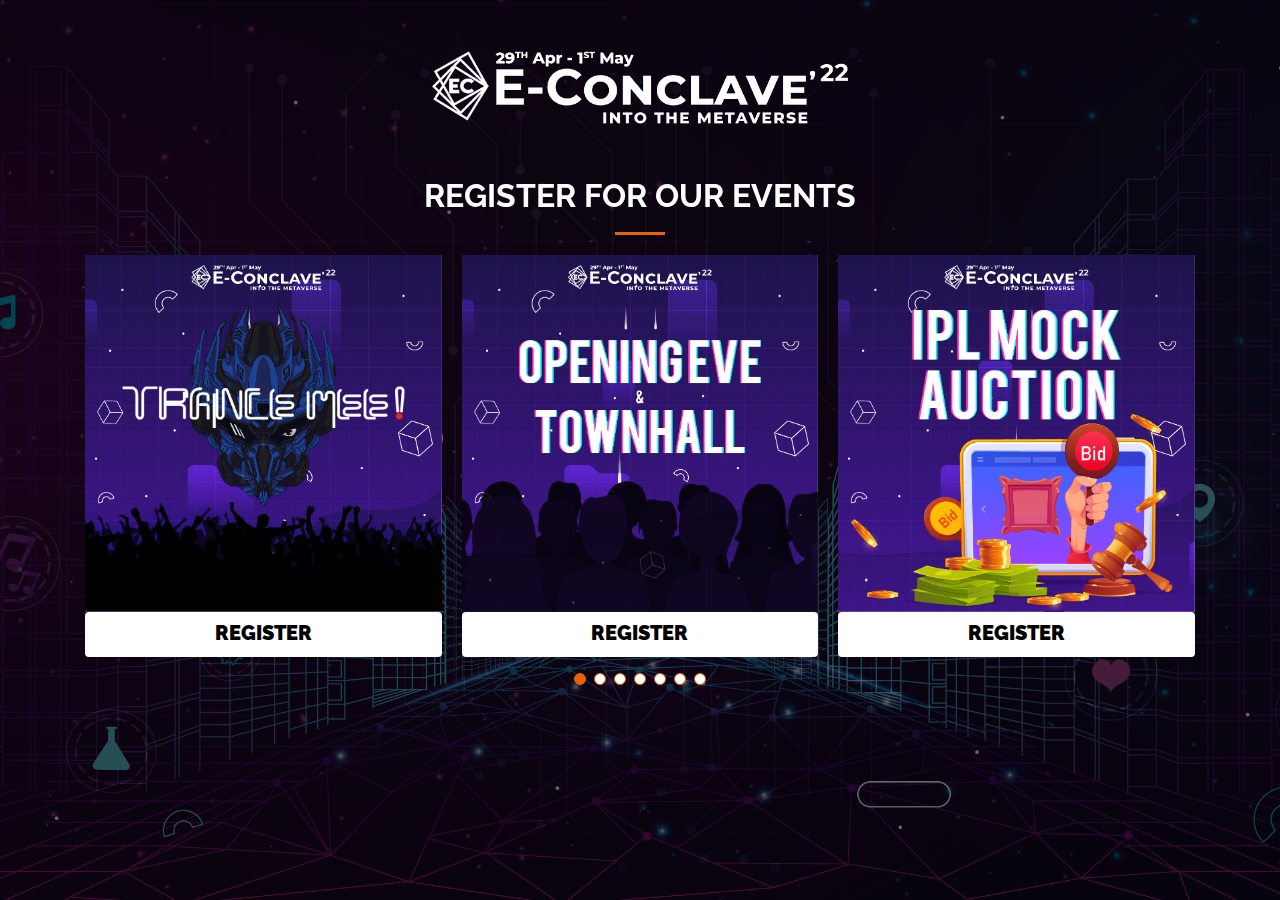
==== Event Registration.html @ 27652385 "final commit" ====
<!DOCTYPE html>
<html lang="en">
<head>
    <meta charset="UTF-8">
    <meta http-equiv="X-UA-Compatible" content="IE=edge,chrome=1">
    <meta name="viewport" content="width=device-width, initial-scale=1, shrink-to-fit=no">
    <title>Document</title>
    <link rel="shortcut icon" type="image/x-icon" href="images/logoorange.ico" style="width: 1px;height: 2%;">

  <!-- Favicons -->
  <!--<link href="./images/logoorange.ico" rel="icon">-->
  <link href="assets/img/apple-touch-icon.png" rel="apple-touch-icon">
  

  <!-- Google Fonts -->
  <link href="https://fonts.googleapis.com/css?family=Open+Sans:300,300i,400,400i,600,600i,700,700i|Raleway:300,300i,400,400i,500,500i,600,600i,700,700i|Poppins:300,300i,400,400i,500,500i,600,600i,700,700i" rel="stylesheet">

  <!-- Vendor CSS Files -->
  <link href="assets/vendor/aos/aos.css" rel="stylesheet">
  <link href="assets/vendor/bootstrap/css/bootstrap.min.css" rel="stylesheet">
  <link href="assets/vendor/bootstrap-icons/bootstrap-icons.css" rel="stylesheet">
  <link href="assets/vendor/boxicons/css/boxicons.min.css" rel="stylesheet">
  <link href="assets/vendor/glightbox/css/glightbox.min.css" rel="stylesheet">
  <link href="assets/vendor/remixicon/remixicon.css" rel="stylesheet">
  <link href="assets/vendor/swiper/swiper-bundle.min.css" rel="stylesheet">

  <!-- Template Main CSS File -->
  <link rel="stylesheet" href="https://maxcdn.bootstrapcdn.com/bootstrap/4.0.0/css/bootstrap.min.css" integrity="sha384-Gn5384xqQ1aoWXA+058RXPxPg6fy4IWvTNh0E263XmFcJlSAwiGgFAW/dAiS6JXm" crossorigin="anonymous">
  

 
  <link href="assets/css/style.css" rel="stylesheet">
  <style>
    body, html {
height: 100%;
margin: 0;
}
    body {
/* The image used */
width: 100%;
    height: 100vh;
    background-image: url('./images/Workshops/WebsiteBG-01-01-01-01.png');
    background-attachment: fixed;
    background-size: cover;
    background-position: center;
 
}
</style>
</head>
<body>

      

    
      
   
  
          
    

      
    
          
    
        


      <!--<section id="team" class="team" style="top: 100px;">
        <div class="section-title" style="color: white;">
            <h2>Our Events</h2>
          </div>
      <div id="carouselExampleControls" class="carousel slide" data-bs-ride="carousel">
        <div class="carousel-inner">
          <div class="carousel-item active">
            

            
        
                <div class="container" data-aos="fade-up">
          
          
                  <div class="row">
          
                    <div class="col-lg-3 col-md-6 d-flex align-items-stretch">
                      <div class="member" data-aos="fade-up" data-aos-delay="100">
                        <div class="member-img">
                          <img src="./images/Workshops/OpeningEve & TownHall-01.png" class="img-fluid" alt="">
                        </div>
                        <div class="member-info">
                            <a href='https://forms.gle/9KMWV4H1iNPKDNZ39' class="get-started-btn scrollto ticket">REGISTER</a>
                        </div>
                      </div>
                    </div>
          
                    <div class="col-lg-3 col-md-6 d-flex align-items-stretch">
                      <div class="member" data-aos="fade-up" data-aos-delay="200">
                        <div class="member-img">
                          <img src="./images/Workshops/FreeLancing-01-01.png" class="img-fluid" alt="">
                          
                        </div>
                        <div class="member-info">
                            <a href='https://forms.gle/PNawTwaPFLHyuRk4A' class="get-started-btn scrollto ticket">REGISTER</a>
                      
                        </div>
                      </div>
                    </div>
          
                    <div class="col-lg-3 col-md-6 d-flex align-items-stretch">
                      <div class="member" data-aos="fade-up" data-aos-delay="300">
                        <div class="member-img">
                          <img src="./images/Workshops/50RsVenture-01.png" class="img-fluid" alt="">
                          
                        </div>
                        <div class="member-info">
                            <a href='https://forms.gle/zTuxYs2cNHfAbW427' class="get-started-btn scrollto ticket">REGISTER</a>
                      
                        </div>
                      </div>
                    </div>
          
                    <div class="col-lg-3 col-md-6 d-flex align-items-stretch">
                      <div class="member" data-aos="fade-up" data-aos-delay="400">
                        <div class="member-img">
                          <img src="./images/Workshops/Chatbot-01.png" class="img-fluid" alt="">
                         
                        </div>
                        <div class="member-info">
                            <a href='https://forms.gle/qRNQ19XK9tdfNCrm9' class="get-started-btn scrollto ticket">REGISTER</a>
                      
                        </div>
                      </div>
                    </div>
        
          
                  </div>
          
                </div>
             
          
          </div>
          <div class="carousel-item">
            
                <div class="container" data-aos="fade-up">
          
                    
          
                  <div class="row">
          
                    <div class="col-lg-3 col-md-6 d-flex align-items-stretch">
                      <div class="member" data-aos="fade-up" data-aos-delay="100">
                        <div class="member-img">
                          <img src="./images/Workshops/EHunt-01.png" class="img-fluid" alt="">
  
                        </div>
                        <div class="member-info">
                            <a href='https://forms.gle/qRNQ19XK9tdfNCrm9' class="get-started-btn scrollto ticket">REGISTER</a>
                      
                        </div>
                      </div>
                    </div>
          
                    <div class="col-lg-3 col-md-6 d-flex align-items-stretch">
                      <div class="member" data-aos="fade-up" data-aos-delay="200">
                        <div class="member-img">
                          <img src="./images/Workshops/IPL Mock Auction-01.png" class="img-fluid" alt="">
                         
                        </div>
                        <div class="member-info">
                            <a href='https://forms.gle/da8x4Rz5V7LzPiJaA' class="get-started-btn scrollto ticket">REGISTER</a>
                      
                        </div>
                      </div>
                    </div>
          
                    <div class="col-lg-3 col-md-6 d-flex align-items-stretch">
                      <div class="member" data-aos="fade-up" data-aos-delay="300">
                        <div class="member-img" style="position: relative;">
                          <img src="./images/Workshops/TranceMee-01.png" class="img-fluid" alt="">
                         
                        </div>
                        <div class="member-info">
                            <a href='https://forms.gle/S7rhJdrLKpEfiuX7A' class="get-started-btn scrollto ticket">REGISTER</a>
                      
                        </div>
                      </div>
                    </div>

                    
    
          
                  </div>
          
                </div>
           
          
          </div>
        </div>
        <button class="carousel-control-prev" type="button" data-bs-target="#carouselExampleControls" data-bs-slide="prev">
          <span class="carousel-control-prev-icon" aria-hidden="true"></span>
          <span class="visually-hidden">Previous</span>
        </button>
        <button class="carousel-control-next" type="button" data-bs-target="#carouselExampleControls" data-bs-slide="next">
          <span class="carousel-control-next-icon" aria-hidden="true"></span>
          <span class="visually-hidden">Next</span>
        </button>
      </div>
      </section>-->
      <section id="testimonials" class="testimonials" style="position: relative;top: 13%;">
        <div class="container" data-aos="fade-up">
          <div class="section-title">
            <h2 style="color: white;">Register for our Events</h2>
          </div>
  
          <div class="testimonials-slider swiper" data-aos="fade-up" data-aos-delay="100">
            <div class="swiper-wrapper">
  
              
              <div class="swiper-slide d-flex align-items-stretch">
                <div class="member" data-aos="fade-up" data-aos-delay="300">
                  <div class="member-img" style="position: relative;">
                    <img src="./images/Workshops/TranceMee-01.png" class="img-fluid" alt="">
                   
                  </div>
                  <div class="member-info">
                    <a href='https://forms.gle/S7rhJdrLKpEfiuX7A' class="get-started-btn scrollto ticket"><h6 style="font-weight: bolder;position: relative;top: 5%;font-size: 20px;">REGISTER</h2></a>
                  </div>

                
                </div>
                
              </div>
  
              <div class="swiper-slide d-flex align-items-stretch">
                <div class="member" data-aos="fade-up" data-aos-delay="300">
                  <div class="member-img" style="position: relative;">
                    <img src="./images/Workshops/OpeningEve & TownHall-01.png" class="img-fluid" alt="">
                   
                  </div>
                  <div class="member-info">
                      <a href='https://forms.gle/9KMWV4H1iNPKDNZ39' class="get-started-btn scrollto ticket"><h6 style="font-weight: bolder;position: relative;top: 5%;font-size: 20px;">REGISTER</h2></a>
                
                  </div>
                </div>
              </div>
  
              <div class="swiper-slide d-flex align-items-stretch">
                <div class="member" data-aos="fade-up" data-aos-delay="300">
                  <div class="member-img" style="position: relative;">
                    <img src="./images/Workshops/IPL Mock Auction-01.png" class="img-fluid" alt="">
                   
                  </div>
                  <div class="member-info">
                      <a href='https://forms.gle/da8x4Rz5V7LzPiJaA' class="get-started-btn scrollto ticket"><h6 style="font-weight: bolder;position: relative;top: 5%;font-size: 20px;">REGISTER</h2></a>
                
                  </div>
                </div>
              </div>
  
              <div class="swiper-slide d-flex align-items-stretch">
                <div class="member" data-aos="fade-up" data-aos-delay="300">
                  <div class="member-img" style="position: relative;">
                    <img src="./images/Workshops/FreeLancing-01-01.png" class="img-fluid" alt="">
                   
                  </div>
                  <div class="member-info">
                      <a href='https://forms.gle/PNawTwaPFLHyuRk4A' class="get-started-btn scrollto ticket"><h6 style="font-weight: bolder;position: relative;top: 5%;font-size: 20px;">REGISTER</h2></a>
                
                  </div>
                </div>
              </div>
              <div class="swiper-slide d-flex align-items-stretch">
                <div class="member" data-aos="fade-up" data-aos-delay="300">
                  <div class="member-img" style="position: relative;">
                    <img src="./images/Workshops/EHunt-01.png" class="img-fluid" alt="">
                   
                  </div>
                  <div class="member-info">
                      <a href='https://forms.gle/qRNQ19XK9tdfNCrm9' class="get-started-btn scrollto ticket"><h6 style="font-weight: bolder;position: relative;top: 5%;font-size: 20px;">REGISTER</h2></a>
                
                  </div>
                </div>
              </div>
              <div class="swiper-slide d-flex align-items-stretch">
                <div class="member" data-aos="fade-up" data-aos-delay="300">
                  <div class="member-img" style="position: relative;">
                    <img src="./images/Workshops/Chatbot-01.png" class="img-fluid" alt="">
                   
                  </div>
                  <div class="member-info">
                      <a href='https://forms.gle/qRNQ19XK9tdfNCrm9' class="get-started-btn scrollto ticket"><h6 style="font-weight: bolder;position: relative;top: 5%;font-size: 20px;">REGISTER</h2></a>
                
                  </div>
                </div>
              </div>
              <div class="swiper-slide d-flex align-items-stretch">
                <div class="member" data-aos="fade-up" data-aos-delay="300">
                  <div class="member-img" style="position: relative;">
                    <img src="./images/Workshops/50RsVenture-01.png" class="img-fluid" alt="">
                   
                  </div>
                  <div class="member-info">
                      <a href='https://forms.gle/zTuxYs2cNHfAbW427' class="get-started-btn scrollto ticket"><h6 style="font-weight: bolder;position: relative;top: 5%;font-size: 20px;">REGISTER</h2></a>
                
                  </div>
                </div>
              </div>
              
            
              
              
  
            </div>
            <div class="swiper-pagination"></div>
          </div>
  
        </div>
      </section><!-- End Testimonials Section -->
  
  
      





















      


     




  <a href="#" class="back-to-top d-flex align-items-center justify-content-center"><i class="bi bi-arrow-up-short"></i></a>

  <script src="assets/vendor/purecounter/purecounter.js"></script>
  <script src="assets/vendor/aos/aos.js"></script>
  <script src="assets/vendor/bootstrap/js/bootstrap.bundle.min.js"></script>
  <script src="assets/vendor/glightbox/js/glightbox.min.js"></script>
  <script src="assets/vendor/isotope-layout/isotope.pkgd.min.js"></script>
  <script src="assets/vendor/swiper/swiper-bundle.min.js"></script>
  <script src="assets/vendor/php-email-form/validate.js"></script>
  <!-- Template Main JS File -->
  <script src="assets/js/main.js"></script>






</body>
</html>
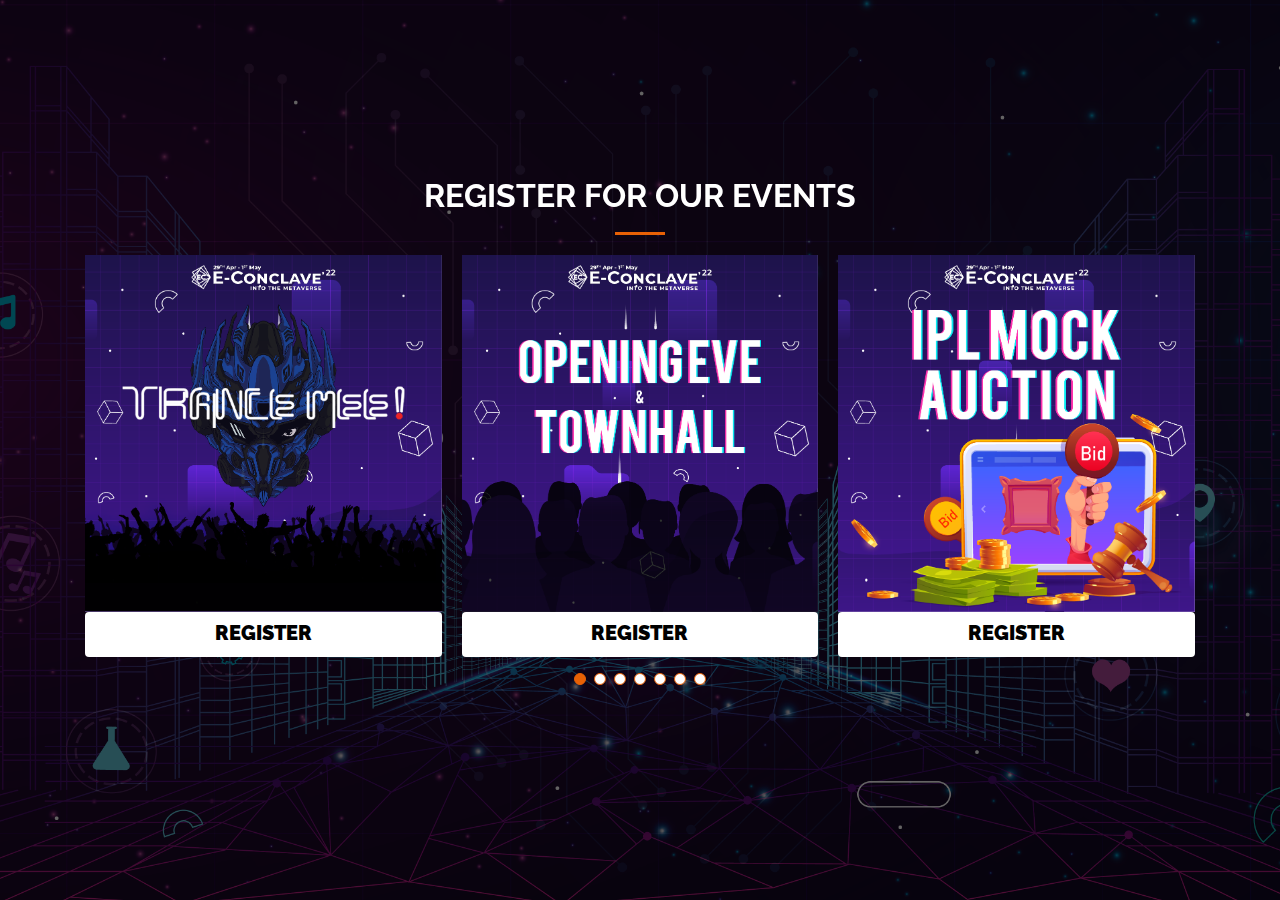
==== commit 08a3a7e7: "final commit" ====
--- a/Event Registration.html
+++ b/Event Registration.html
@@ -39,7 +39,7 @@
 /* The image used */
 width: 100%;
     height: 100vh;
-    background-image: url('./images/Workshops/WebsiteBG-01-01-01-01.png');
+    background-image: url('./images/Workshops/WebsiteBG-01-01-01-01-01.png');
     background-attachment: fixed;
     background-size: cover;
     background-position: center;
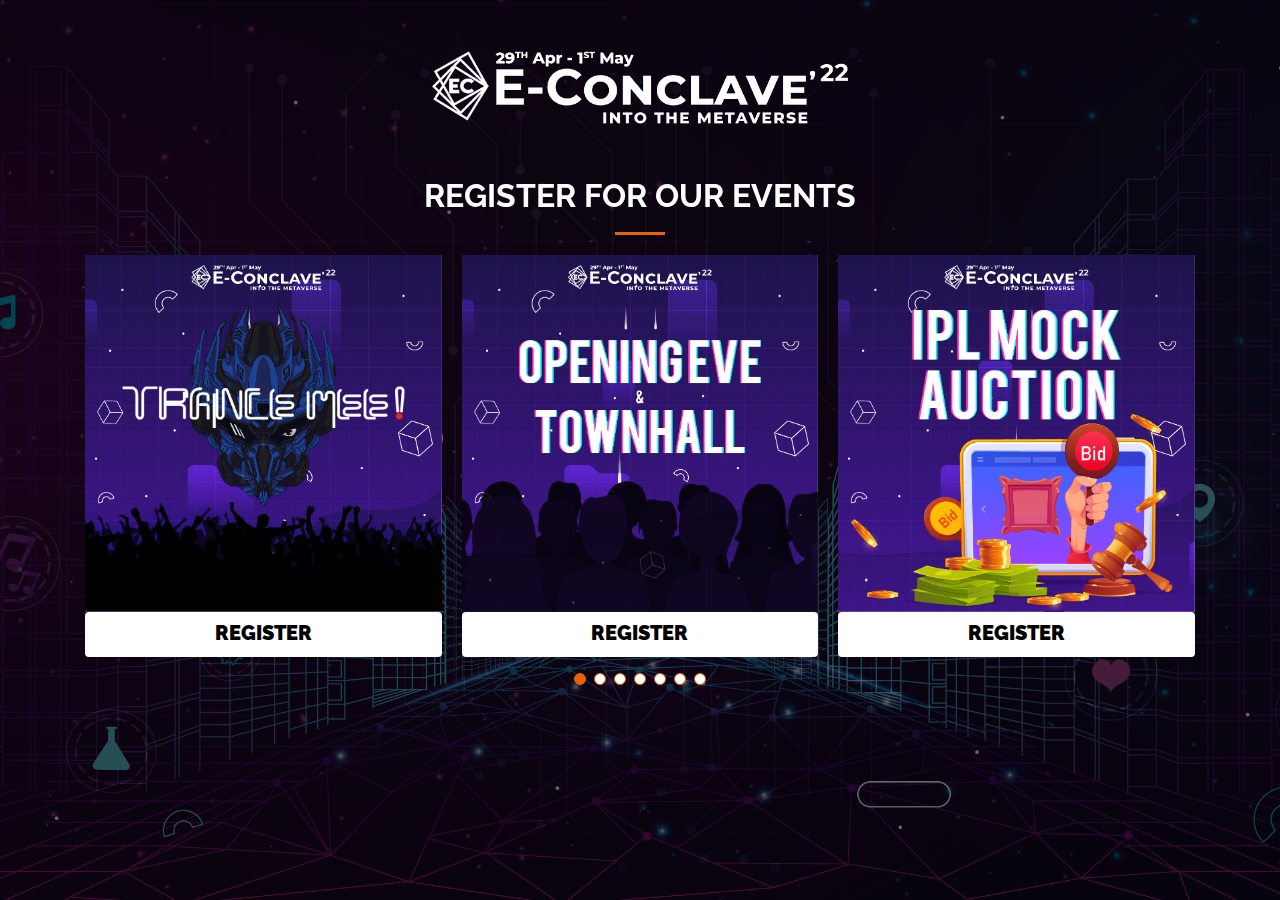
==== commit 2d5c0c4e: "final" ====
--- a/Event Registration.html
+++ b/Event Registration.html
@@ -39,7 +39,7 @@
 /* The image used */
 width: 100%;
     height: 100vh;
-    background-image: url('./images/Workshops/WebsiteBG-01-01-01-01-01.png');
+    background-image: url('./images/Workshops/WebsiteBG-01-01-01-01.png');
     background-attachment: fixed;
     background-size: cover;
     background-position: center;
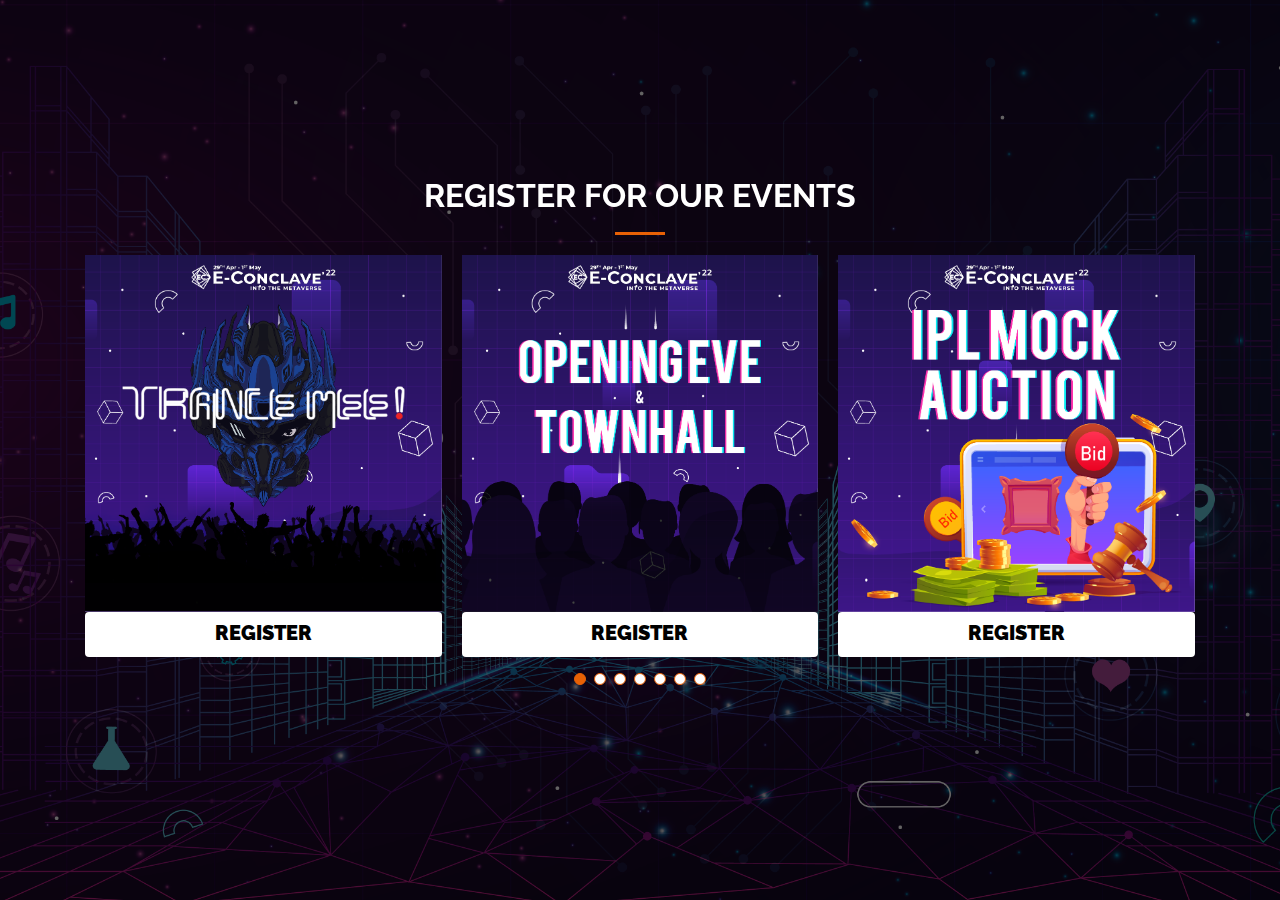
==== commit ae3de8b4: "final" ====
--- a/Event Registration.html
+++ b/Event Registration.html
@@ -39,7 +39,7 @@
 /* The image used */
 width: 100%;
     height: 100vh;
-    background-image: url('./images/Workshops/WebsiteBG-01-01-01-01.png');
+    background-image: url('./images/Workshops/WebsiteBG-01-01-01-01-01.png');
     background-attachment: fixed;
     background-size: cover;
     background-position: center;
@@ -48,6 +48,7 @@
 </style>
 </head>
 <body>
+  <img src="./images/Workshops/E-Conclave Logo (White).png" alt="" class="logo1">
 
       
 
--- a/assets/css/style.css
+++ b/assets/css/style.css
@@ -120,6 +120,9 @@
   background: #111111;
   color: #fff;
 }
+.logo1{
+    width: 500px;position:absolute;left: 34%;
+}
 @media (max-width: 992px) {
   .get-started-btn {
     margin: 0 15px 0 0;
@@ -134,13 +137,13 @@
 
 
   }
-  body{
-    width: 100%;
-    height: 100%;
-    background-image: url('./images/Workshops/WebsiteBG-01-01-01-01.png');
-    background-size: 100% 100%;
-    
-  }
+ .logo1{
+    width: 400px;
+    position:absolute;
+    left: 23%;
+ }
+
+  
 }
 .ticket{
   background: white;
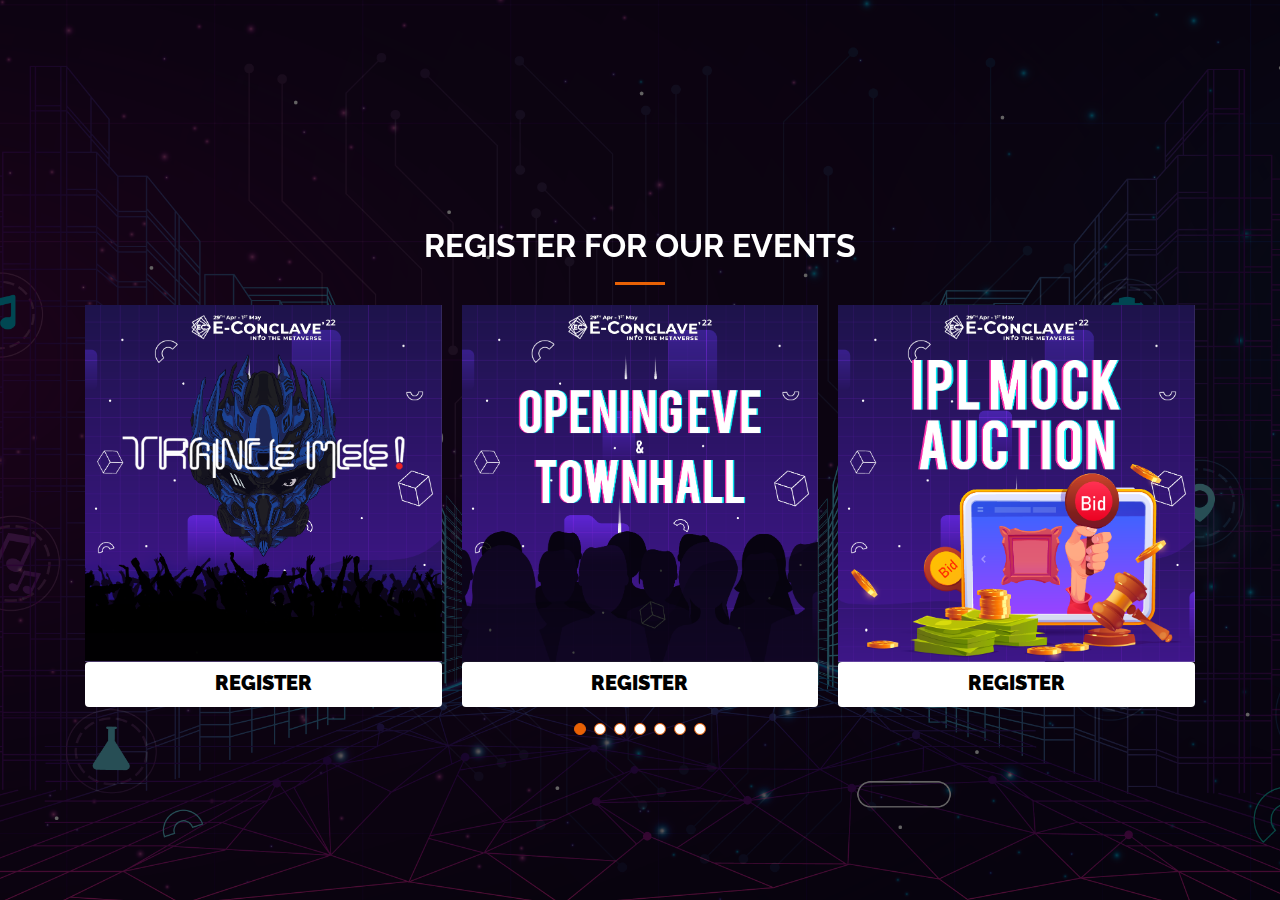
==== commit 0b7ac957: "final commit" ====
--- a/Event Registration.html
+++ b/Event Registration.html
@@ -48,22 +48,8 @@
 </style>
 </head>
 <body>
-  <img src="./images/Workshops/E-Conclave Logo (White).png" alt="" class="logo1">
-
-      
-
-    
-      
-   
-  
-          
-    
-
-      
-    
-          
-    
-        
+  
+
 
 
       <!--<section id="team" class="team" style="top: 100px;">
@@ -73,8 +59,6 @@
       <div id="carouselExampleControls" class="carousel slide" data-bs-ride="carousel">
         <div class="carousel-inner">
           <div class="carousel-item active">
-            
-
             
         
                 <div class="container" data-aos="fade-up">
@@ -209,6 +193,7 @@
       <section id="testimonials" class="testimonials" style="position: relative;top: 13%;">
         <div class="container" data-aos="fade-up">
           <div class="section-title">
+            <img src="./images/Workshops/E-Conclave Logo (White).png" alt="" class="logo1" style="padding-bottom: 50px;">
             <h2 style="color: white;">Register for our Events</h2>
           </div>
   
--- a/assets/css/style.css
+++ b/assets/css/style.css
@@ -121,7 +121,7 @@
   color: #fff;
 }
 .logo1{
-    width: 500px;position:absolute;left: 34%;
+    width: 500px;
 }
 @media (max-width: 992px) {
   .get-started-btn {
@@ -130,17 +130,14 @@
   }
   .ticket{
     display: flex;
-justify-content: center;
-width: 100%;
-margin-left: 0;
-margin-right: 0;
-
-
-  }
+    justify-content: center;
+    width: 100%;
+    margin-left: 0;
+    margin-right: 0;
+  }
+
  .logo1{
     width: 400px;
-    position:absolute;
-    left: 23%;
  }
 
   
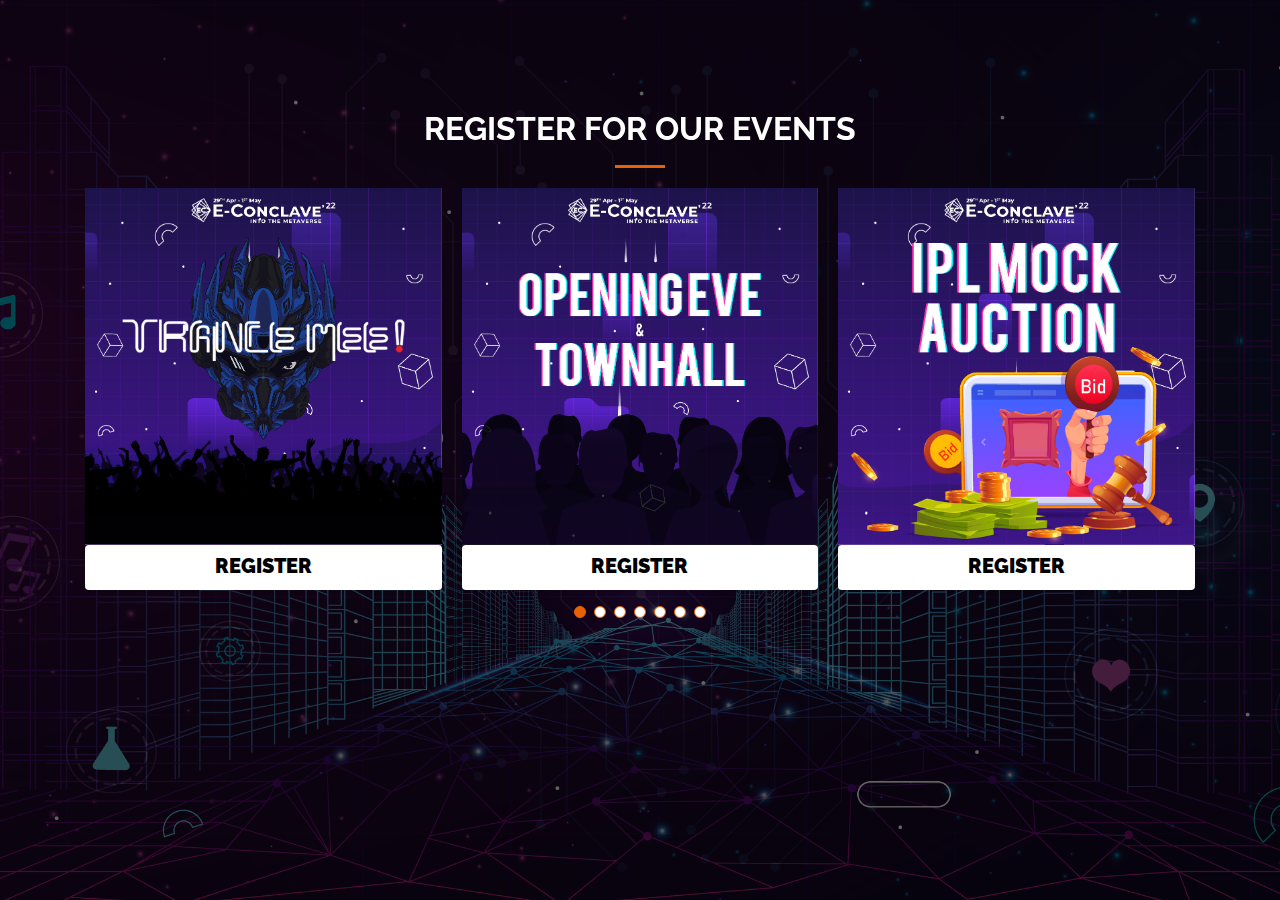
==== commit 04e5855f: "final commit" ====
--- a/Event Registration.html
+++ b/Event Registration.html
@@ -190,7 +190,7 @@
         </button>
       </div>
       </section>-->
-      <section id="testimonials" class="testimonials" style="position: relative;top: 13%;">
+      <section id="testimonials" class="testimonials" style="position: relative;top: 0%;">
         <div class="container" data-aos="fade-up">
           <div class="section-title">
             <img src="./images/Workshops/E-Conclave Logo (White).png" alt="" class="logo1" style="padding-bottom: 50px;">
--- a/assets/css/style.css
+++ b/assets/css/style.css
@@ -137,7 +137,7 @@
   }
 
  .logo1{
-    width: 400px;
+    width: 350px;
  }
 
   
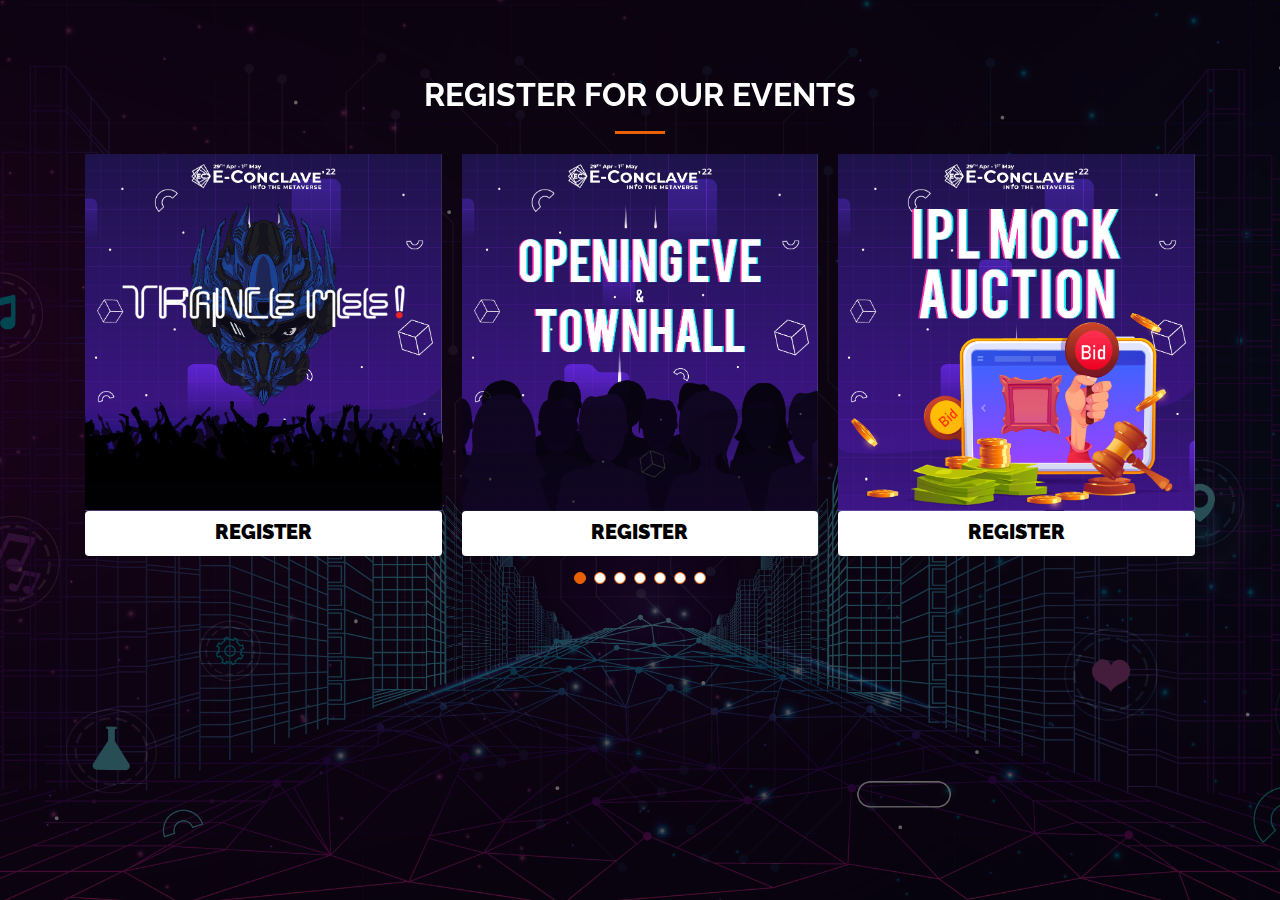
==== commit 86ec9571: "final commit" ====
--- a/Event Registration.html
+++ b/Event Registration.html
@@ -190,7 +190,7 @@
         </button>
       </div>
       </section>-->
-      <section id="testimonials" class="testimonials" style="position: relative;top: 0%;">
+      <section id="testimonials" class="testimonials" style="position: relative;padding-top: 2%; top:0%;">
         <div class="container" data-aos="fade-up">
           <div class="section-title">
             <img src="./images/Workshops/E-Conclave Logo (White).png" alt="" class="logo1" style="padding-bottom: 50px;">
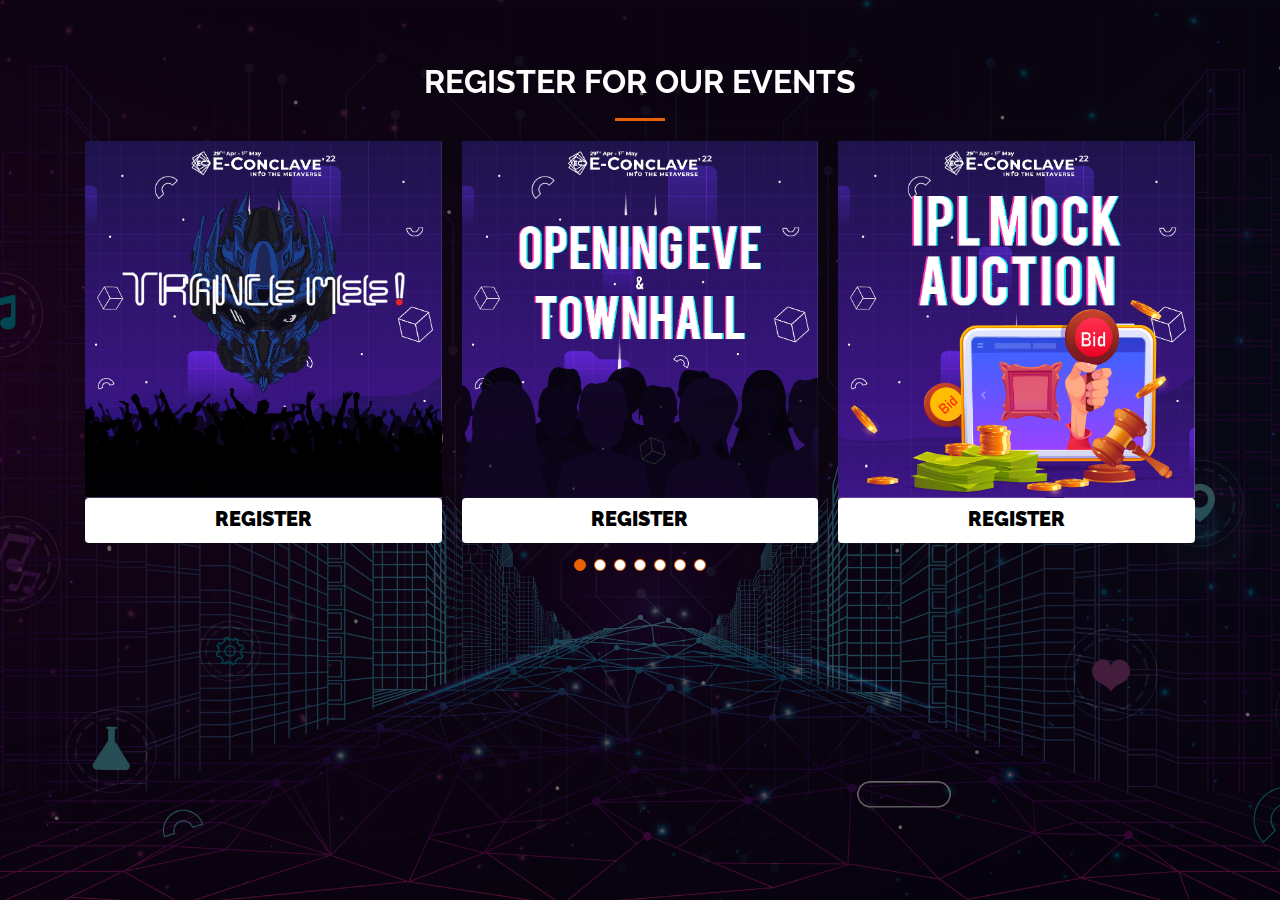
==== commit 3c146794: "final" ====
--- a/Event Registration.html
+++ b/Event Registration.html
@@ -190,7 +190,7 @@
         </button>
       </div>
       </section>-->
-      <section id="testimonials" class="testimonials" style="position: relative;padding-top: 2%; top:0%;">
+      <section id="testimonials" class="testimonials" style="position: relative;padding-top: 1%; top:0%;">
         <div class="container" data-aos="fade-up">
           <div class="section-title">
             <img src="./images/Workshops/E-Conclave Logo (White).png" alt="" class="logo1" style="padding-bottom: 50px;">
